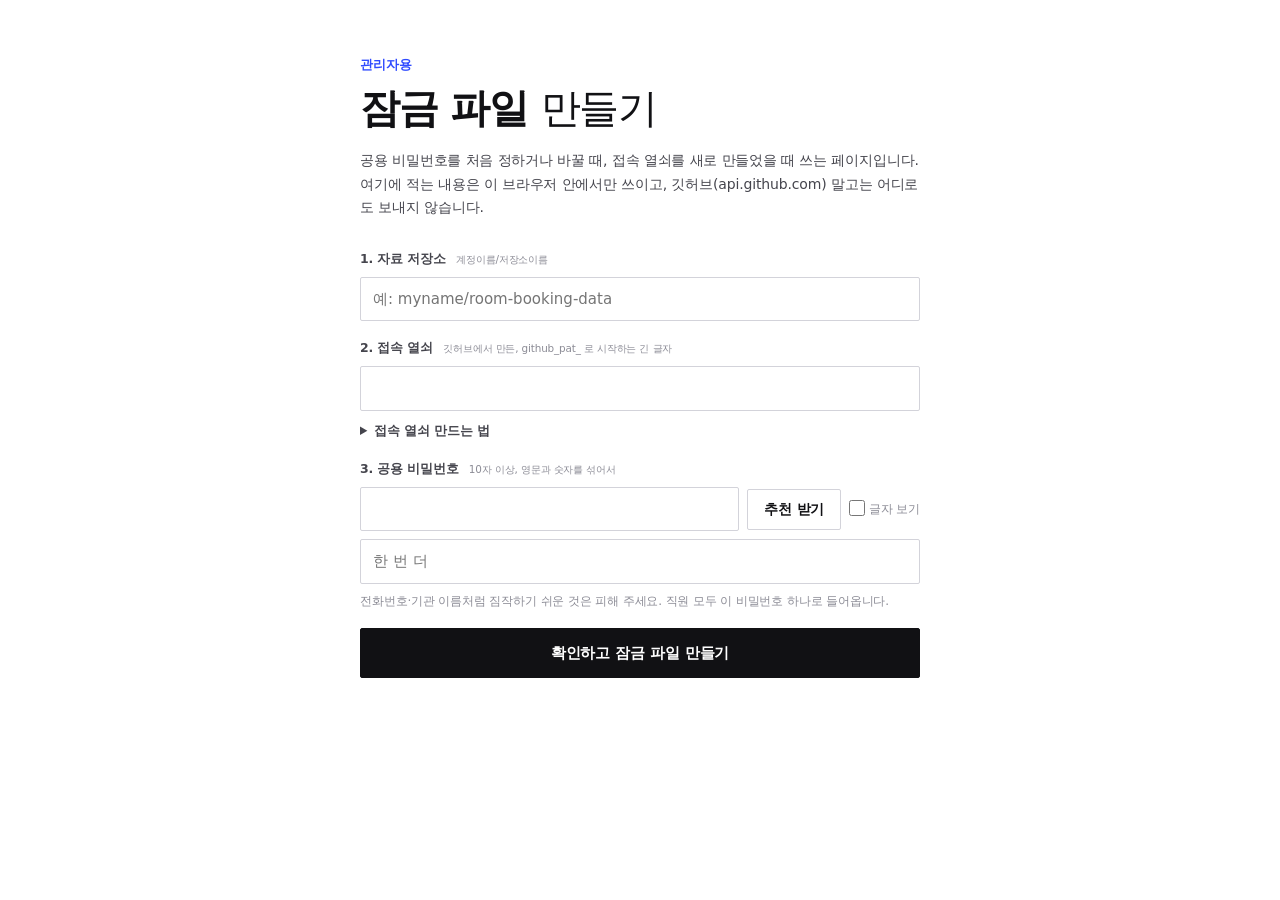
==== setup.html @ b9eac583 "Add files via upload" ====
<!doctype html>
<html lang="ko">
<head>
<meta charset="utf-8">
<meta name="viewport" content="width=device-width, initial-scale=1, viewport-fit=cover">
<meta name="robots" content="noindex, nofollow">
<meta http-equiv="Content-Security-Policy" content="default-src 'none'; script-src 'self'; style-src 'self'; img-src 'self' data:; connect-src 'self' https://api.github.com; base-uri 'none'; form-action 'none'">
<title>상담실 예약 · 관리자 설정</title>
<link rel="icon" href="icon.svg" type="image/svg+xml">
<link rel="stylesheet" href="style.css?v=1">
</head>
<body>
<section class="gate setup">
  <div class="gate-box wide">
    <p class="eyebrow">관리자용</p>
    <h1>잠금 파일 <span>만들기</span></h1>
    <p class="lead">공용 비밀번호를 처음 정하거나 바꿀 때, 접속 열쇠를 새로 만들었을 때 쓰는 페이지입니다. 여기에 적는 내용은 이 브라우저 안에서만 쓰이고, 깃허브(api.github.com) 말고는 어디로도 보내지 않습니다.</p>

    <form id="f" class="form" novalidate>
      <div class="field">
        <label class="lab" for="repo">1. 자료 저장소 <small>계정이름/저장소이름</small></label>
        <input id="repo" type="text" autocomplete="off" autocapitalize="off" spellcheck="false" placeholder="예: myname/room-booking-data">
      </div>
      <div class="field">
        <label class="lab" for="token">2. 접속 열쇠 <small>깃허브에서 만든, github_pat_ 로 시작하는 긴 글자</small></label>
        <input id="token" type="password" autocomplete="off" autocapitalize="off" spellcheck="false">
        <details class="how">
          <summary>접속 열쇠 만드는 법</summary>
          <ol>
            <li>깃허브에 로그인한 뒤 <a href="https://github.com/settings/personal-access-tokens/new" target="_blank" rel="noopener">새 열쇠 만들기 화면</a>을 엽니다. (Settings → Developer settings → Personal access tokens → Fine-grained tokens)</li>
            <li>Token name에 알아볼 이름(예: room-booking)을 적고, Expiration은 No expiration 또는 원하는 기간을 고릅니다.</li>
            <li>Repository access에서 Only select repositories를 고르고 <b>자료 저장소 하나만</b> 선택합니다.</li>
            <li>Permissions → Repository permissions → <b>Contents</b>를 <b>Read and write</b>로 바꿉니다.</li>
            <li>Generate token을 누르고, 나온 글자를 복사해 위 칸에 붙여 넣습니다. (이 글자는 그 화면에서 한 번만 보입니다)</li>
          </ol>
        </details>
      </div>
      <div class="field">
        <label class="lab" for="pw1">3. 공용 비밀번호 <small>10자 이상, 영문과 숫자를 섞어서</small></label>
        <div class="row">
          <input id="pw1" type="password" autocomplete="new-password" autocapitalize="off" spellcheck="false">
          <button id="suggest" class="btn" type="button">추천 받기</button>
          <label class="hint"><input id="show" type="checkbox"> 글자 보기</label>
        </div>
        <input id="pw2" type="password" autocomplete="new-password" autocapitalize="off" spellcheck="false" placeholder="한 번 더">
        <p class="hint">전화번호·기관 이름처럼 짐작하기 쉬운 것은 피해 주세요. 직원 모두 이 비밀번호 하나로 들어옵니다.</p>
      </div>
      <button id="make" class="btn primary wide" type="submit">확인하고 잠금 파일 만들기</button>
      <p id="msg" class="msg" role="alert"></p>
    </form>

    <div id="result" class="result" hidden>
      <h2>잠금 파일이 만들어졌습니다</h2>
      <ol>
        <li>아래 글자를 <b>복사</b>합니다.</li>
        <li>예약 페이지 저장소의 <b>lock.json</b> 파일을 열어, 안의 내용을 모두 지우고 붙여 넣은 뒤 <b>Commit changes</b>를 누릅니다.</li>
        <li>1~2분 뒤 예약 페이지에서 새 비밀번호로 들어갑니다. 비밀번호는 직원들에게 따로 알려 주세요. (이 페이지는 비밀번호를 저장하지 않습니다)</li>
      </ol>
      <textarea id="out" readonly rows="6" spellcheck="false"></textarea>
      <div class="actions">
        <button id="copy" class="btn primary" type="button">복사</button>
        <a id="gh" class="btn" target="_blank" rel="noopener" hidden>깃허브에서 lock.json 열기</a>
        <a class="btn" href="./">예약 페이지로</a>
      </div>
    </div>
  </div>
</section>

<script src="core.js?v=1"></script>
<script src="crypto.js?v=1"></script>
<script src="store.js?v=1"></script>
<script src="setup.js?v=1"></script>
</body>
</html>
---- style.css ----
/* 상담실 예약 — 흰 바탕, 가는 선, 굵기 대비, 코발트는 작은 표시에만 */
:root{
  --bg:#fff; --ink:#111114; --ink2:#45454D; --mute:#8C8C96; --line:#D3D3DA; --hair:#E9E9EE;
  --accent:#2F4BFF; --tint:#EEF1FF; --other:#B4B8C5; --otherbg:#F1F2F5; --free:#EFF0F3; --danger:#C0392B;
  --rh:44px; --tw:40px; --dw:150px;
  --font:"Noto Sans KR","Pretendard","Apple SD Gothic Neo","Malgun Gothic","맑은 고딕",system-ui,sans-serif;
}
*{box-sizing:border-box}
[hidden]{display:none!important}
html{height:100%}
body{margin:0;min-height:100%;background:var(--bg);color:var(--ink);font-family:var(--font);font-size:15px;line-height:1.5;
  letter-spacing:-.01em;-webkit-font-smoothing:antialiased;-webkit-text-size-adjust:100%}
body.modal{overflow:hidden}
button{font:inherit;color:inherit;background:none;border:0;padding:0;margin:0;cursor:pointer;letter-spacing:inherit;border-radius:0}
button:disabled{cursor:default}
:focus-visible{outline:2px solid var(--accent);outline-offset:1px}
h1,h2,h3,p{margin:0}

/* ---------- 버튼·입력 ---------- */
.btn{border:1px solid var(--line);padding:9px 16px;font-size:14px;font-weight:600;border-radius:2px;background:#fff;white-space:nowrap}
.btn:hover{border-color:var(--ink)}
.btn.primary{background:var(--ink);color:#fff;border-color:var(--ink)}
.btn.primary:hover{background:#000}
.btn.danger{color:var(--danger);border-color:#E3B9B3}
.btn.danger:hover{border-color:var(--danger)}
.btn.wide{width:100%;padding:13px 16px;font-size:15px}
.btn:disabled{opacity:.4}
.link{font-size:14px;font-weight:600;color:var(--ink2)}
.link:hover{color:var(--ink)}
select,input[type=date],input[type=text],input[type=number],input[type=password],textarea{
  font:inherit;color:var(--ink);background:#fff;border:1px solid var(--line);border-radius:2px;padding:8px 10px;min-width:0}
select:focus,input:focus,textarea:focus{outline:0;border-color:var(--ink)}
input[type=checkbox]{accent-color:var(--ink);width:16px;height:16px;margin:0;vertical-align:-3px}

/* ---------- 첫 화면(잠금·이름 고르기) ---------- */
.gate{min-height:100vh;min-height:100dvh;display:grid;place-items:center;padding:32px 24px}
.gate-box{width:min(340px,100%)}
.gate-box.wide{width:min(520px,100%)}
.eyebrow{font-size:12.5px;font-weight:800;color:var(--accent);margin-bottom:10px}
.gate h1{font-size:40px;font-weight:800;letter-spacing:-.03em;line-height:1.15;margin-bottom:38px}
.gate h1 span{font-weight:300}
.gate label.lab{display:block;font-size:12.5px;font-weight:700;color:var(--ink2)}
.gate input[type=password],.gate input[type=text]{width:100%;border:0;border-bottom:1.5px solid var(--ink);border-radius:0;padding:10px 0;font-size:18px}
.gate .check{display:flex;align-items:center;gap:8px;font-size:13.5px;color:var(--ink2);margin:18px 0 22px;cursor:pointer}
.msg{min-height:22px;font-size:13.5px;color:var(--danger);margin-top:12px}
.msg.info{color:var(--ink2)}
.fine{font-size:12.5px;color:var(--mute);margin-top:26px;line-height:1.6}
.fine a{color:var(--ink2)}
.names{display:grid;grid-template-columns:repeat(auto-fill,minmax(98px,1fr));gap:8px}
.names button{border:1px solid var(--line);padding:12px 6px;font-size:15px;font-weight:600;border-radius:2px}
.names button:hover{border-color:var(--ink)}
.names button.on{background:var(--ink);color:#fff;border-color:var(--ink)}
.addname{display:flex;gap:8px;align-items:flex-end;margin-top:8px}
.addname input{flex:1}

/* ---------- 머리 ---------- */
#app{min-height:100vh;min-height:100dvh;display:flex;flex-direction:column}
.top{min-height:76px;flex:none;display:flex;align-items:center;padding:0 36px;border-bottom:1px solid var(--line);position:sticky;top:0;background:#fff;z-index:20}
.brand{font-weight:800;font-size:15px;width:150px}
.period{display:flex;align-items:baseline;gap:8px;white-space:nowrap}
.period .y{font-weight:300;font-size:28px}
.period .m{font-weight:800;font-size:28px}
.nav{display:flex;align-items:center;gap:2px;margin-left:18px}
.nav .arrow{width:32px;height:32px;display:grid;place-items:center;font-size:20px;color:var(--ink2);line-height:1}
.nav .arrow:hover{color:var(--ink);background:var(--otherbg)}
.nav .today{margin-left:8px;font-size:13px;font-weight:600;border:1px solid var(--line);padding:5px 12px;border-radius:2px}
.nav .today:hover{border-color:var(--ink)}
.right{margin-left:auto;display:flex;align-items:center;gap:24px}
.views{display:flex;gap:16px;font-size:15px}
.views button{color:var(--mute);font-weight:500;padding:4px 2px 3px;border-bottom:2px solid transparent}
.views button.on{color:var(--ink);font-weight:800;border-bottom-color:var(--accent)}
.me{font-size:14px;font-weight:700;padding:6px 0 6px 24px;border-left:1px solid var(--line)}
.me::after{content:"";display:inline-block;width:6px;height:6px;border-right:1.5px solid var(--ink2);border-bottom:1.5px solid var(--ink2);transform:rotate(45deg) translateY(-3px);margin-left:9px}
.menu{position:fixed;right:28px;top:66px;background:#fff;border:1px solid var(--ink);min-width:170px;z-index:40;padding:6px 0}
.menu button{display:block;width:100%;text-align:left;padding:10px 16px;font-size:14px}
.menu button:hover{background:var(--otherbg)}
.bar{position:fixed;left:0;right:0;top:0;height:2px;z-index:60;background:linear-gradient(90deg,transparent 0,var(--accent) 50%,transparent 100%);background-size:45% 100%;background-repeat:no-repeat;animation:slide 1.1s linear infinite}
@keyframes slide{from{background-position:-45% 0}to{background-position:145% 0}}

main{flex:1;display:flex;min-height:0;min-width:0}

/* ---------- 월 달력 ---------- */
.cal{flex:1;display:flex;flex-direction:column;padding:18px 36px 14px;min-width:0}
.dow{display:grid;grid-template-columns:repeat(7,minmax(0,1fr));font-size:12px;color:var(--mute);font-weight:600;padding-bottom:8px;border-bottom:1.5px solid var(--ink)}
.dow span{padding-left:10px}
.dow .sun{color:var(--danger)}
.weeks{flex:1;display:grid;grid-auto-rows:minmax(108px,1fr)}
.week{display:grid;grid-template-columns:repeat(7,minmax(0,1fr));border-bottom:1px solid var(--hair)}
.day{display:flex;flex-direction:column;align-items:stretch;justify-content:flex-start;text-align:left;padding:8px 10px 6px;border-left:1px solid var(--hair);min-width:0;position:relative}
.day:first-child{border-left:0}
.day:hover{background:#FAFAFC}
.day .num{font-size:14px;font-weight:600;line-height:1.1}
.day.out .num{color:#C9C9D0;font-weight:400}
.day.sun .num{color:var(--danger)}
.day.out.sun .num{color:#E7C4BF}
.day.today .num{color:var(--accent);font-weight:800}
.day.today .num::after{content:"오늘";font-size:10.5px;font-weight:700;margin-left:6px}
.day.sel,.day.sel:hover{background:var(--tint)}
.day.sel::before{content:"";position:absolute;left:0;right:0;top:-1px;height:2px;background:var(--accent)}
.day .rest{font-size:11px;color:#C9C9D0;margin-top:10px}
.mine-count{position:absolute;right:10px;top:8px;font-size:10.5px;color:var(--accent);font-weight:700;line-height:1.3}
.strips{margin-top:9px;display:grid;gap:3px}
.day.past .strips{opacity:.5}
.strip{display:grid;grid-template-columns:14px minmax(0,1fr);align-items:center}
.strip em{font-style:normal;font-size:9.5px;color:var(--mute);font-weight:600;line-height:1}
.track{display:grid;gap:1px;height:8px}
.track u{background:var(--free);text-decoration:none}
.track u.o{background:var(--other)}
.track u.m{background:var(--accent)}
.track u.x{background:transparent}
.legend{display:flex;flex-wrap:wrap;gap:6px 20px;font-size:12px;color:var(--ink2);padding-top:10px;align-items:center}
.legend i{display:inline-block;width:18px;height:8px;margin-right:7px;vertical-align:middle}
.legend .mi{background:var(--accent)} .legend .ot{background:var(--other)} .legend .fr{background:var(--free)}
.legend .ob{background:var(--otherbg);outline:1px solid var(--line)}

/* ---------- 하루 시간표 (오른쪽 창·주간 보기 공통) ---------- */
.side{width:408px;flex:none;border-left:1px solid var(--line);padding:22px 30px 24px 28px;--rh:40px}
.side h2{font-size:24px;font-weight:800;letter-spacing:-.02em}
.side h2 span{font-weight:300;margin-left:6px}
.side .sum{font-size:13px;color:var(--ink2);margin:6px 0 14px;min-height:20px}
.side .sum b{color:var(--accent)}
.note{font-size:12px;color:var(--mute);margin-top:14px;line-height:1.65}
.tt{display:grid;font-size:12px}
.tt .h{font-weight:700;font-size:12px;padding:0 0 8px 6px;border-bottom:1.5px solid var(--ink);white-space:nowrap;overflow:hidden;text-overflow:ellipsis}
.tt .h.corner{border-bottom-color:transparent}
.tt .tm{color:var(--mute);font-size:11.5px;text-align:right;padding:4px 8px 0 0;font-variant-numeric:tabular-nums}
.tt .c{border-bottom:1px solid var(--hair);border-left:1px solid var(--hair);position:relative;min-width:0}
.tt button.c:hover{background:var(--tint)}
.tt button.c::after{content:"+";position:absolute;inset:0;display:grid;place-items:center;color:var(--accent);font-size:16px;font-weight:600;opacity:0}
.tt button.c:hover::after,.tt button.c:focus-visible::after{opacity:1}
.tt .c.past{background:repeating-linear-gradient(135deg,transparent 0 5px,#F3F3F6 5px 6px)}
.tt .c.closed,.tt .c.far{background:repeating-linear-gradient(135deg,transparent 0 5px,#EAEAEF 5px 6px)}
.bk{margin:2px;z-index:1;background:var(--otherbg);padding:4px 6px;line-height:1.25;overflow:hidden;min-width:0;
  display:flex;flex-direction:column;align-items:flex-start;justify-content:flex-start;text-align:left}
.bk:hover{outline:1px solid var(--ink)}
.bk b{font-size:12.5px;font-weight:700;white-space:nowrap}
.bk small{font-size:10.5px;color:var(--ink2);white-space:nowrap}
.bk.m{background:var(--accent);color:#fff}
.bk.m small{color:#DCE1FF}
.bk.past{opacity:.5}

/* ---------- 주간 보기 ---------- */
.weekview{flex:1;padding:14px 36px 14px;min-width:0;overflow-x:auto;--rh:46px}
.wk{display:grid}
.wk .dh{padding:0 0 6px 8px;border-bottom:1.5px solid var(--ink);display:flex;align-items:baseline;gap:6px;text-align:left}
.wk .dh b{font-size:22px;font-weight:800}
.wk .dh span{font-size:13px;color:var(--ink2)}
.wk .dh.today b,.wk .dh.today span{color:var(--accent)}
.wk .corner{border-bottom-color:transparent;position:sticky;left:0;background:#fff;z-index:3}
.lanes{display:grid;font-size:10.5px;color:var(--mute);font-weight:600;border-left:1px solid var(--line);padding:5px 0 4px}
.lanes span{padding-left:5px;white-space:nowrap;overflow:hidden}
.times{display:grid;position:sticky;left:0;background:#fff;z-index:3}
.times span{font-size:11.5px;color:var(--mute);text-align:right;padding-right:8px;font-variant-numeric:tabular-nums;transform:translateY(-8px)}
.times span:first-child{transform:none}
.col{border-left:1px solid var(--line);min-width:0}
.col.today{background:#FAFBFF}
.col .tt .c{border-left-color:#F1F1F5}
.col .tt .c.first{border-left:0}
.col .bk{padding:3px 4px}
.col .bk b{font-size:11.5px}
.col .bk small{font-size:10px}

/* ---------- 창(대화상자) ---------- */
.dlg-back{position:fixed;inset:0;background:rgba(17,17,20,.34);display:grid;place-items:center;z-index:50;padding:20px}
.dlg{background:#fff;width:min(460px,100%);max-height:calc(100vh - 40px);max-height:calc(100dvh - 40px);overflow:auto;border:1px solid var(--ink);padding:24px 28px 26px}
.dlg.wide{width:min(700px,100%)}
.dlg-head{display:flex;align-items:flex-start;justify-content:space-between;gap:16px;margin-bottom:20px}
.dlg-head h3{font-size:22px;font-weight:800;letter-spacing:-.02em;line-height:1.3}
.dlg-head h3 span{font-weight:300;margin-left:6px}
.dlg-head .x{font-size:26px;line-height:1;color:var(--ink2);width:32px;height:32px;margin:-2px -8px 0 0}
.dlg-head .x:hover{color:var(--ink)}
.form{display:grid;gap:18px}
.field{display:grid;gap:8px;min-width:0}
.lab{font-size:12.5px;font-weight:700;color:var(--ink2)}
.lab small{font-weight:400;color:var(--mute);margin-left:6px}
.row{display:flex;align-items:center;gap:8px;flex-wrap:wrap}
.seg{display:flex;flex-wrap:wrap;gap:6px}
.seg button{border:1px solid var(--line);padding:8px 13px;font-size:14px;border-radius:2px}
.seg button:hover{border-color:var(--ink)}
.seg button.on{background:var(--ink);color:#fff;border-color:var(--ink);font-weight:600}
.hourbar{display:grid;gap:2px}
.hourbar button{height:36px;font-size:11.5px;background:var(--free);color:var(--ink2);font-variant-numeric:tabular-nums}
.hourbar button:hover:not(:disabled){outline:1px solid var(--ink)}
.hourbar .t{background:var(--other);color:#fff}
.hourbar .s{background:var(--accent);color:#fff;font-weight:700}
.hourbar .x{background:repeating-linear-gradient(135deg,transparent 0 5px,#EAEAEF 5px 6px);color:#BEBEC6}
.hint{font-size:12px;color:var(--mute)}
.actions{display:flex;justify-content:flex-end;gap:8px;flex-wrap:wrap;margin-top:6px}
.actions .left{margin-right:auto}
.facts{display:grid;grid-template-columns:72px 1fr;gap:10px 0;font-size:15px;margin-bottom:22px}
.facts dt{font-size:12.5px;font-weight:700;color:var(--ink2);padding-top:2px}
.facts dd{margin:0;font-weight:600}
.list{display:grid}
.list button{display:grid;grid-template-columns:118px 92px 1fr auto;gap:8px;align-items:baseline;text-align:left;padding:11px 2px;border-bottom:1px solid var(--hair);font-size:14.5px}
.list button:hover{background:#FAFAFC}
.list button b{font-weight:700}
.list button small{color:var(--mute);font-size:12.5px}
.empty{color:var(--mute);font-size:14px;padding:18px 0}
.sec{border-top:1px solid var(--line);padding-top:18px;margin-top:4px;display:grid;gap:10px}
.sec h4{margin:0;font-size:15px;font-weight:800}
.sec .rowline{display:flex;align-items:center;gap:8px;flex-wrap:wrap}
.sec .rowline input[type=text]{width:130px}
.sec .rowline input.short{width:52px;text-align:center}
.sec .rowline input[type=number]{width:70px}
.sec .rowline label{font-size:13px;color:var(--ink2);display:flex;align-items:center;gap:5px}
.sec .del{font-size:12.5px;color:var(--mute);margin-left:auto}
.sec .del:hover{color:var(--danger)}
.toast{position:fixed;left:50%;bottom:28px;transform:translateX(-50%);background:var(--ink);color:#fff;padding:11px 18px;font-size:14px;border-radius:2px;z-index:70;max-width:calc(100vw - 32px);text-align:center}
.toast.bad{background:var(--danger)}

/* ---------- 관리자 설정 페이지 ---------- */
a.btn{text-decoration:none;display:inline-block;color:var(--ink)}
a.link{text-decoration:none}
.setup{place-items:start center;padding-top:56px;padding-bottom:64px}
.setup .gate-box.wide{width:min(560px,100%)}
.setup h1{margin-bottom:18px}
.lead{font-size:14px;color:var(--ink2);line-height:1.7;margin-bottom:30px}
.setup input[type=text],.setup input[type=password]{border:1px solid var(--line);border-radius:2px;padding:10px 12px;font-size:15px;width:100%}
.setup .row input[type=password],.setup .row input[type=text]{flex:1;width:auto}
.how{font-size:13px;color:var(--ink2)}
.how summary{cursor:pointer;font-weight:600;padding:2px 0}
.how ol,.result ol{margin:10px 0 0;padding-left:20px;display:grid;gap:6px;line-height:1.6}
.how a{color:var(--accent)}
.result{border-top:1.5px solid var(--ink);margin-top:34px;padding-top:24px}
.result h2{font-size:20px;font-weight:800;margin-bottom:6px}
.result ol{font-size:14px;margin-bottom:16px}
.result textarea{width:100%;font-family:Consolas,Menlo,monospace;font-size:12px;line-height:1.5;word-break:break-all;resize:vertical}
.result .actions{justify-content:flex-start}

/* ---------- 좁은 화면 ---------- */
@media (max-width:1180px){
  .top{padding:0 20px}.brand{width:112px}.cal{padding:14px 20px 12px}.side{width:360px;padding:20px 20px 24px 20px}.weekview{padding:12px 20px}
  .menu{right:14px}
}
@media (max-width:900px){
  .top{display:grid;grid-template-columns:minmax(0,1fr) auto;grid-template-areas:"brand right" "period nav";align-items:center;row-gap:6px;padding:10px 14px 8px;min-height:0}
  .brand{grid-area:brand;width:auto;font-size:14px;white-space:nowrap}
  .right{grid-area:right;margin-left:0;gap:16px}
  .me{padding-left:16px}
  .period{grid-area:period;min-width:0}
  .period .y,.period .m{font-size:21px}
  .nav{grid-area:nav;margin-left:0}
  .menu{top:44px;right:10px}
  main[data-view=month]{flex-direction:column}
  .cal{padding:8px 6px 6px;flex:none}
  .dow span{padding-left:5px}
  .weeks{grid-auto-rows:minmax(62px,auto)}
  .day{padding:6px 4px 6px}
  .day .num{font-size:13px}
  .day.today .num::after{content:"";display:inline-block;width:5px;height:5px;border-radius:50%;background:var(--accent);margin-left:4px;vertical-align:2px}
  .day .rest{display:none}
  .mine-count{display:none}
  .strips{margin-top:6px;gap:2px}
  .strip{grid-template-columns:minmax(0,1fr)}
  .strip em{display:none}
  .track{height:5px;gap:0}
  .legend{padding:8px 8px 0;font-size:11.5px;gap:4px 14px}
  .legend .long{display:none}
  .side{width:auto;border-left:0;border-top:1px solid var(--line);padding:18px 14px 30px;margin-top:10px}
  .weekview{padding:10px 0 12px 0}
  .weekview .legend{padding-left:14px}
  .wk{--dw:168px}
  .dlg-back{place-items:end center;padding:0}
  .dlg{width:100%;max-height:90vh;max-height:90dvh;border-width:1px 0 0;padding:20px 18px 26px}
  .dlg.wide{width:100%}
  .list button{grid-template-columns:104px 80px 1fr}
  .list button small{display:none}
  .gate h1{font-size:34px}
}
@media (max-width:480px){
  .period.long .y{display:none}
  .right{gap:12px}
  .views{gap:12px}
  .nav .today{margin-left:4px;padding:5px 10px}
}
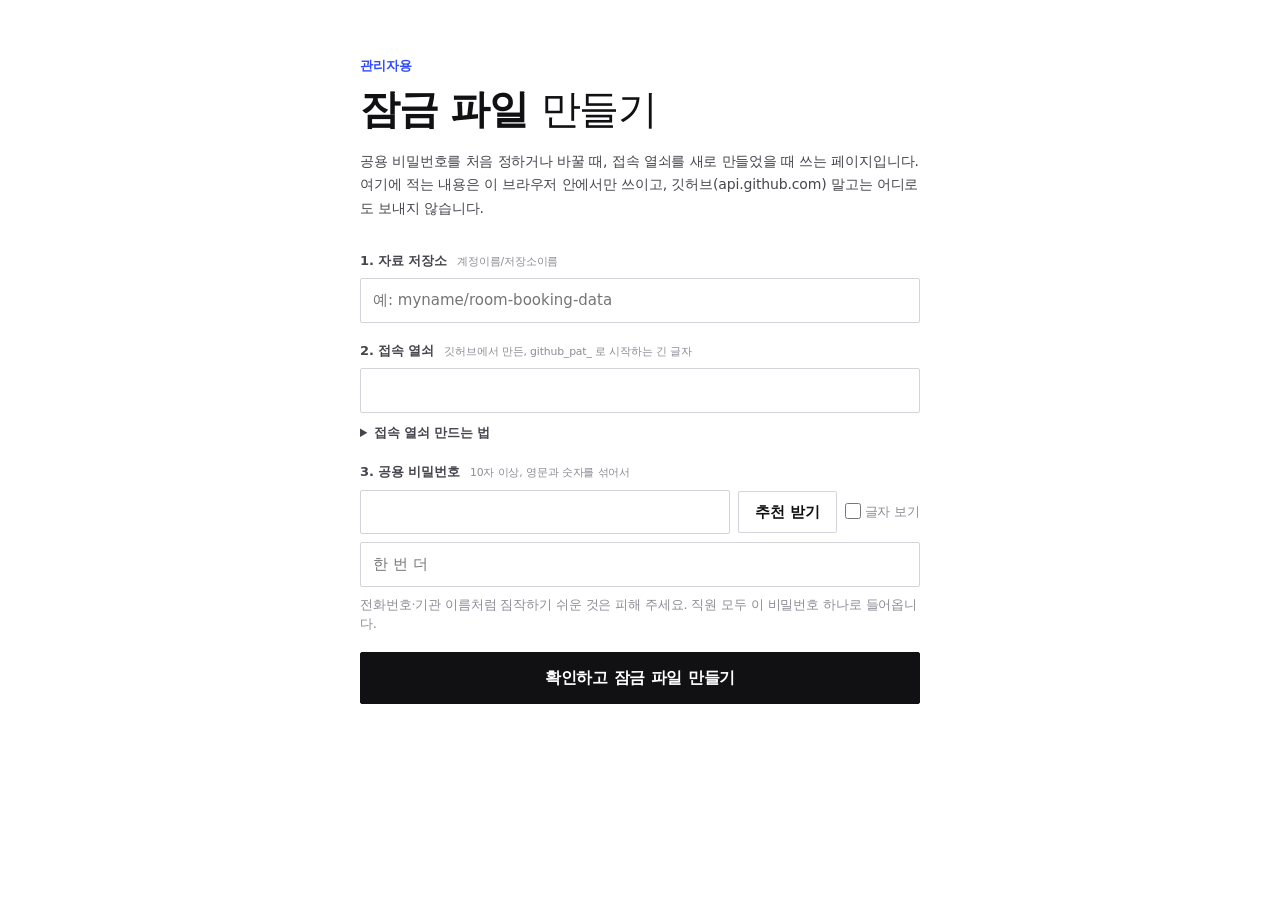
==== commit eaf97981: "Add files via upload" ====
--- a/setup.html
+++ b/setup.html
@@ -7,7 +7,7 @@
 <meta http-equiv="Content-Security-Policy" content="default-src 'none'; script-src 'self'; style-src 'self'; img-src 'self' data:; connect-src 'self' https://api.github.com; base-uri 'none'; form-action 'none'">
 <title>상담실 예약 · 관리자 설정</title>
 <link rel="icon" href="icon.svg" type="image/svg+xml">
-<link rel="stylesheet" href="style.css?v=1">
+<link rel="stylesheet" href="style.css?v=3">
 </head>
 <body>
 <section class="gate setup">
@@ -54,7 +54,7 @@
       <ol>
         <li>아래 글자를 <b>복사</b>합니다.</li>
         <li>예약 페이지 저장소의 <b>lock.json</b> 파일을 열어, 안의 내용을 모두 지우고 붙여 넣은 뒤 <b>Commit changes</b>를 누릅니다.</li>
-        <li>1~2분 뒤 예약 페이지에서 새 비밀번호로 들어갑니다. 비밀번호는 직원들에게 따로 알려 주세요. (이 페이지는 비밀번호를 저장하지 않습니다)</li>
+        <li>1~2분 뒤 예약 페이지에서 새 비밀번호로 들어갑니다. 비밀번호는 직원들에게 따로 알려 주세요. 아직 적어 두지 않았다면 위 3번 칸의 '글자 보기'를 눌러 확인하세요. (이 페이지를 닫으면 다시 볼 수 없습니다)</li>
       </ol>
       <textarea id="out" readonly rows="6" spellcheck="false"></textarea>
       <div class="actions">
@@ -66,9 +66,9 @@
   </div>
 </section>
 
-<script src="core.js?v=1"></script>
-<script src="crypto.js?v=1"></script>
-<script src="store.js?v=1"></script>
-<script src="setup.js?v=1"></script>
+<script src="core.js?v=3"></script>
+<script src="crypto.js?v=3"></script>
+<script src="store.js?v=3"></script>
+<script src="setup.js?v=3"></script>
 </body>
 </html>
--- a/style.css
+++ b/style.css
@@ -1,10 +1,21 @@
-/* 상담실 예약 — 흰 바탕, 가는 선, 굵기 대비, 코발트는 작은 표시에만 */
+/* 상담실 예약 — 흰 바탕, 가는 선, 굵기 대비. 색은 방을 구분하는 데만 쓴다. */
 :root{
   --bg:#fff; --ink:#111114; --ink2:#45454D; --mute:#8C8C96; --line:#D3D3DA; --hair:#E9E9EE;
-  --accent:#2F4BFF; --tint:#EEF1FF; --other:#B4B8C5; --otherbg:#F1F2F5; --free:#EFF0F3; --danger:#C0392B;
-  --rh:44px; --tw:40px; --dw:150px;
+  --accent:#2F4BFF; --tint:#EEF1FF; --otherbg:#F1F2F5; --free:#EFF0F3; --danger:#C0392B; --now:#E5484D;
+  --rh:44px; --tw:44px;
   --font:"Noto Sans KR","Pretendard","Apple SD Gothic Neo","Malgun Gothic","맑은 고딕",system-ui,sans-serif;
 }
+/* 방 색: --c 표시(점·띠), --s 흰 글씨를 얹는 진한 바탕(내 예약), --t 연한 바탕(다른 사람), --d 연한 바탕 위 글씨 */
+/* 파랑은 '내 예약'에만 쓰려고 방 색에서는 맨 뒤로 뺐다 */
+.k0{--c:#0E9F6E;--s:#0A7F58;--t:#DDF4EC;--d:#08704D}
+.k1{--c:#F07F1B;--s:#C2570A;--t:#FDEBD9;--d:#A14C09}
+.k2{--c:#8E59F0;--s:#7B47E6;--t:#EEE6FD;--d:#6235C9}
+.k3{--c:#E0458B;--s:#C2306F;--t:#FCE4EF;--d:#A8215F}
+.k4{--c:#0B93A8;--s:#087587;--t:#DAF1F5;--d:#086778}
+.k5{--c:#9A6B3F;--s:#7E5630;--t:#F2E9DF;--d:#6F4A27}
+.k6{--c:#5B6475;--s:#5B6475;--t:#E8EAEE;--d:#3C4352}
+.k7{--c:#3B82C4;--s:#2A6CA8;--t:#E1EEF9;--d:#1F5486}
+
 *{box-sizing:border-box}
 [hidden]{display:none!important}
 html{height:100%}
@@ -14,21 +25,22 @@
 button{font:inherit;color:inherit;background:none;border:0;padding:0;margin:0;cursor:pointer;letter-spacing:inherit;border-radius:0}
 button:disabled{cursor:default}
 :focus-visible{outline:2px solid var(--accent);outline-offset:1px}
-h1,h2,h3,p{margin:0}
+h1,h2,h3,h4,p{margin:0}
+.dot{width:10px;height:10px;background:var(--c);flex:none;display:inline-block}
+.hint{font-size:13px;color:var(--mute)}
 
 /* ---------- 버튼·입력 ---------- */
-.btn{border:1px solid var(--line);padding:9px 16px;font-size:14px;font-weight:600;border-radius:2px;background:#fff;white-space:nowrap}
+.btn{border:1px solid var(--line);padding:9px 16px;font-size:15px;font-weight:600;border-radius:2px;background:#fff;white-space:nowrap}
 .btn:hover{border-color:var(--ink)}
 .btn.primary{background:var(--ink);color:#fff;border-color:var(--ink)}
 .btn.primary:hover{background:#000}
 .btn.danger{color:var(--danger);border-color:#E3B9B3}
 .btn.danger:hover{border-color:var(--danger)}
-.btn.wide{width:100%;padding:13px 16px;font-size:15px}
+.btn.wide{width:100%;padding:13px 16px;font-size:16px}
 .btn:disabled{opacity:.4}
-.link{font-size:14px;font-weight:600;color:var(--ink2)}
-.link:hover{color:var(--ink)}
+a.btn{text-decoration:none;display:inline-block;color:var(--ink)}
 select,input[type=date],input[type=text],input[type=number],input[type=password],textarea{
-  font:inherit;color:var(--ink);background:#fff;border:1px solid var(--line);border-radius:2px;padding:8px 10px;min-width:0}
+  font:inherit;font-size:15.5px;color:var(--ink);background:#fff;border:1px solid var(--line);border-radius:2px;padding:8px 10px;min-width:0}
 select:focus,input:focus,textarea:focus{outline:0;border-color:var(--ink)}
 input[type=checkbox]{accent-color:var(--ink);width:16px;height:16px;margin:0;vertical-align:-3px}
 
@@ -36,18 +48,18 @@
 .gate{min-height:100vh;min-height:100dvh;display:grid;place-items:center;padding:32px 24px}
 .gate-box{width:min(340px,100%)}
 .gate-box.wide{width:min(520px,100%)}
-.eyebrow{font-size:12.5px;font-weight:800;color:var(--accent);margin-bottom:10px}
+.eyebrow{font-size:13px;font-weight:800;color:var(--accent);margin-bottom:10px}
 .gate h1{font-size:40px;font-weight:800;letter-spacing:-.03em;line-height:1.15;margin-bottom:38px}
 .gate h1 span{font-weight:300}
-.gate label.lab{display:block;font-size:12.5px;font-weight:700;color:var(--ink2)}
+.gate label.lab{display:block;font-size:13px;font-weight:700;color:var(--ink2)}
 .gate input[type=password],.gate input[type=text]{width:100%;border:0;border-bottom:1.5px solid var(--ink);border-radius:0;padding:10px 0;font-size:18px}
-.gate .check{display:flex;align-items:center;gap:8px;font-size:13.5px;color:var(--ink2);margin:18px 0 22px;cursor:pointer}
-.msg{min-height:22px;font-size:13.5px;color:var(--danger);margin-top:12px}
+.gate .check{display:flex;align-items:center;gap:8px;font-size:14px;color:var(--ink2);margin:18px 0 22px;cursor:pointer}
+.msg{min-height:22px;font-size:14px;color:var(--danger);margin-top:12px}
 .msg.info{color:var(--ink2)}
-.fine{font-size:12.5px;color:var(--mute);margin-top:26px;line-height:1.6}
+.fine{font-size:13px;color:var(--mute);margin-top:26px;line-height:1.6}
 .fine a{color:var(--ink2)}
 .names{display:grid;grid-template-columns:repeat(auto-fill,minmax(98px,1fr));gap:8px}
-.names button{border:1px solid var(--line);padding:12px 6px;font-size:15px;font-weight:600;border-radius:2px}
+.names button{border:1px solid var(--line);padding:13px 6px;font-size:16px;font-weight:600;border-radius:2px}
 .names button:hover{border-color:var(--ink)}
 .names button.on{background:var(--ink);color:#fff;border-color:var(--ink)}
 .addname{display:flex;gap:8px;align-items:flex-end;margin-top:8px}
@@ -55,115 +67,191 @@
 
 /* ---------- 머리 ---------- */
 #app{min-height:100vh;min-height:100dvh;display:flex;flex-direction:column}
-.top{min-height:76px;flex:none;display:flex;align-items:center;padding:0 36px;border-bottom:1px solid var(--line);position:sticky;top:0;background:#fff;z-index:20}
-.brand{font-weight:800;font-size:15px;width:150px}
+.top{min-height:70px;flex:none;display:flex;align-items:center;padding:0 28px;border-bottom:1px solid var(--line);position:sticky;top:0;background:#fff;z-index:20}
+.brand{font-weight:800;font-size:16px;width:132px;white-space:nowrap}
 .period{display:flex;align-items:baseline;gap:8px;white-space:nowrap}
 .period .y{font-weight:300;font-size:28px}
 .period .m{font-weight:800;font-size:28px}
-.nav{display:flex;align-items:center;gap:2px;margin-left:18px}
-.nav .arrow{width:32px;height:32px;display:grid;place-items:center;font-size:20px;color:var(--ink2);line-height:1}
-.nav .arrow:hover{color:var(--ink);background:var(--otherbg)}
-.nav .today{margin-left:8px;font-size:13px;font-weight:600;border:1px solid var(--line);padding:5px 12px;border-radius:2px}
+.nav{display:flex;align-items:center;gap:2px;margin-left:16px}
+.arrow{width:34px;height:34px;display:grid;place-items:center;font-size:22px;color:var(--ink2);line-height:1}
+.arrow:hover{color:var(--ink);background:var(--otherbg)}
+.nav .today{margin-left:6px;font-size:14px;font-weight:700;border:1px solid var(--line);padding:6px 14px;border-radius:2px}
 .nav .today:hover{border-color:var(--ink)}
-.right{margin-left:auto;display:flex;align-items:center;gap:24px}
-.views{display:flex;gap:16px;font-size:15px}
-.views button{color:var(--mute);font-weight:500;padding:4px 2px 3px;border-bottom:2px solid transparent}
+.right{margin-left:auto;display:flex;align-items:center;gap:20px}
+.views{display:flex;gap:16px;font-size:16px}
+.views button{color:var(--mute);font-weight:500;padding:4px 3px 3px;border-bottom:2px solid transparent}
 .views button.on{color:var(--ink);font-weight:800;border-bottom-color:var(--accent)}
-.me{font-size:14px;font-weight:700;padding:6px 0 6px 24px;border-left:1px solid var(--line)}
+.add{background:var(--ink);color:#fff;font-size:15px;font-weight:700;padding:9px 18px;border-radius:2px;white-space:nowrap}
+.add:hover{background:#000}
+.add .long{margin-left:2px}
+.me{font-size:15px;font-weight:700;padding:6px 0 6px 20px;border-left:1px solid var(--line);white-space:nowrap}
 .me::after{content:"";display:inline-block;width:6px;height:6px;border-right:1.5px solid var(--ink2);border-bottom:1.5px solid var(--ink2);transform:rotate(45deg) translateY(-3px);margin-left:9px}
-.menu{position:fixed;right:28px;top:66px;background:#fff;border:1px solid var(--ink);min-width:170px;z-index:40;padding:6px 0}
-.menu button{display:block;width:100%;text-align:left;padding:10px 16px;font-size:14px}
+.menu{position:fixed;right:20px;top:62px;background:#fff;border:1px solid var(--ink);min-width:170px;z-index:40;padding:6px 0}
+.menu button{display:block;width:100%;text-align:left;padding:11px 16px;font-size:15px}
 .menu button:hover{background:var(--otherbg)}
 .bar{position:fixed;left:0;right:0;top:0;height:2px;z-index:60;background:linear-gradient(90deg,transparent 0,var(--accent) 50%,transparent 100%);background-size:45% 100%;background-repeat:no-repeat;animation:slide 1.1s linear infinite}
 @keyframes slide{from{background-position:-45% 0}to{background-position:145% 0}}
 
 main{flex:1;display:flex;min-height:0;min-width:0}
 
-/* ---------- 월 달력 ---------- */
-.cal{flex:1;display:flex;flex-direction:column;padding:18px 36px 14px;min-width:0}
-.dow{display:grid;grid-template-columns:repeat(7,minmax(0,1fr));font-size:12px;color:var(--mute);font-weight:600;padding-bottom:8px;border-bottom:1.5px solid var(--ink)}
-.dow span{padding-left:10px}
+/* ---------- 지금 빈 방·내 다음 예약 한 줄 ---------- */
+.strip{display:flex;align-items:center;gap:8px;font-size:14px;padding:10px 0 12px;flex-wrap:wrap}
+.strip .k{font-weight:800;margin-right:2px;white-space:nowrap}
+.strip .sep{width:1px;height:16px;background:var(--line);margin:0 10px}
+.chip{display:inline-flex;align-items:center;gap:6px;border:1px solid var(--line);padding:4px 11px 4px 9px;border-radius:2px;font-weight:600;font-size:14px;white-space:nowrap}
+button.chip:hover{border-color:var(--ink)}
+
+/* ---------- 왼쪽 칸 (주 화면) ---------- */
+.left{width:240px;flex:none;border-right:1px solid var(--line);padding:18px 18px 20px 28px}
+.mtitle{display:flex;align-items:center;justify-content:space-between;margin-bottom:6px}
+.mtitle b{font-size:16px;font-weight:800}
+.mtitle em{font-style:normal;color:var(--mute);font-weight:400;margin-left:6px;font-size:13px}
+.mtitle .arrow{width:26px;height:26px;font-size:18px;display:inline-grid}
+.mini{display:grid;grid-template-columns:repeat(7,minmax(0,1fr));font-size:13px;text-align:center;row-gap:2px}
+.mini .hd{color:var(--mute);font-weight:700;font-size:11.5px;height:24px;display:grid;place-items:center}
+.mini .hd.s{color:var(--danger)}
+.mini button{height:29px;display:grid;place-items:center;position:relative;font-variant-numeric:tabular-nums}
+.mini button:hover{background:var(--otherbg)}
+.mini .s{color:var(--danger)}
+.mini .o{color:#C9C9D0}
+.mini .o.s{color:#E7C4BF}
+.mini .inwk{background:#F1F2F5}
+.mini .cur{box-shadow:inset 0 0 0 1.5px var(--ink)}
+.mini .td,.mini .td:hover{background:var(--accent);color:#fff;font-weight:800}
+.mini .has::after{content:"";position:absolute;bottom:3px;left:50%;width:4px;height:4px;margin-left:-2px;background:var(--mute);border-radius:50%}
+.mini .mine::after{background:var(--accent);width:5px;height:5px;margin-left:-2.5px}
+.mini .td.has::after{background:#fff}
+.left h4{margin:22px 0 6px;font-size:14px;font-weight:800;display:flex;align-items:baseline;gap:8px}
+.left h4 small{font-weight:400;color:var(--mute);font-size:12.5px}
+.left h4 .more{margin-left:auto;font-size:12.5px;font-weight:600;color:var(--ink2);padding:0}
+.left h4 .more:hover{color:var(--ink)}
+.nowl,.myl{display:grid;gap:1px}
+.nowl > *,.myl > *{display:flex;align-items:center;gap:8px;font-size:14px;padding:5px 4px 5px 0;text-align:left;width:100%;min-width:0}
+.nowl button:hover,.myl button:hover{background:var(--otherbg)}
+.nowl b{font-weight:700;white-space:nowrap}
+.nowl small{margin-left:auto;font-size:12.5px;color:var(--ink2);white-space:nowrap}
+.nowl .busy b{color:var(--mute);font-weight:500}
+.nowl .busy .dot{opacity:.35}
+.nowl .busy small{color:var(--mute)}
+.myl > button{display:grid;grid-template-columns:10px minmax(0,1fr);gap:1px 8px;align-items:center;padding:6px 4px 6px 0}
+.myl b{font-weight:700;white-space:nowrap}
+.myl span{grid-column:2;color:var(--ink2);font-size:13px;white-space:nowrap;overflow:hidden;text-overflow:ellipsis}
+
+/* ---------- 하루 시간표 (주 화면의 하루 칸·월 화면의 오른쪽 창 공통) ---------- */
+.tt{display:grid;font-size:13px}
+.tt .h{font-weight:800;font-size:13.5px;padding:0 0 7px 8px;border-bottom:2px solid var(--c);white-space:nowrap;overflow:hidden;text-overflow:ellipsis}
+.tt .h.corner{border-bottom-color:transparent}
+.tt .tm{color:var(--ink2);font-size:13px;text-align:right;padding:3px 8px 0 0;font-variant-numeric:tabular-nums}
+.tt .c{border-bottom:1px solid var(--hair);border-left:1px solid var(--hair);position:relative;min-width:0}
+.tt button.c::after{content:"+";position:absolute;inset:0;display:grid;place-items:center;color:var(--accent);font-size:18px;font-weight:600;opacity:0}
+.tt button.c:hover{background:var(--tint)}
+.tt button.c:hover::after,.tt button.c:focus-visible::after{opacity:1}
+.tt .c.pick,.tt button.c.pick:hover{background:#D9E0FF}
+.tt .c.pick::after{opacity:0!important}
+.tt .c.past{background:repeating-linear-gradient(135deg,transparent 0 5px,#F1F1F4 5px 6px)}
+.tt .c.closed,.tt .c.far{background:repeating-linear-gradient(135deg,transparent 0 5px,#E9E9EE 5px 6px)}
+.ev{margin:2px 3px;z-index:1;background:var(--t);color:var(--d);border-left:3px solid var(--c);padding:4px 7px;line-height:1.25;overflow:hidden;min-width:0;
+  display:flex;flex-direction:column;align-items:flex-start;justify-content:flex-start;text-align:left}
+.ev:hover{outline:1.5px solid var(--d);outline-offset:-1px}
+.ev b{font-size:14px;font-weight:800;white-space:nowrap}
+.ev small{font-size:11.5px;white-space:nowrap;opacity:.92}
+.ev.m{background:var(--accent);color:#fff;border-left-color:var(--accent)}
+.ev.m:hover{outline-color:var(--ink)}
+.ev.old{opacity:.5}
+.nowline{position:relative;height:0;align-self:start;border-top:2px solid var(--now);z-index:3;pointer-events:none}
+.nowline::before{content:"";position:absolute;left:-4px;top:-5px;width:8px;height:8px;border-radius:50%;background:var(--now)}
+
+/* ---------- 주 화면 ---------- */
+.weekview{flex:1;padding:12px 24px 14px 6px;min-width:0}
+.weekview .strip{display:none;padding-left:22px}
+.daytabs{display:none}
+.wk{display:grid;grid-template-columns:var(--tw) repeat(var(--days,6),minmax(0,1fr));--rh:clamp(40px,calc((100vh - 206px) / var(--n,12)),60px)}
+.wk .dh{padding:0 0 4px 8px;display:flex;align-items:baseline;gap:6px;text-align:left}
+.wk .dh b{font-size:22px;font-weight:800}
+.wk .dh span{font-size:13.5px;color:var(--ink2)}
+.wk .dh:hover{background:#FAFAFC}
+.wk .dh.past b{color:var(--mute)}
+.wk .dh.today b,.wk .dh.today span{color:var(--accent)}
+.wk .corner.c2{border-bottom:1.5px solid transparent}
+.lanes{display:grid;border-left:1px solid var(--line);border-bottom:1.5px solid var(--ink)}
+.lanes span{padding:2px 0 4px;min-width:0;text-align:center;border-top:3px solid var(--c)}
+.lanes b{font-size:12.5px;font-weight:800;color:var(--d);white-space:nowrap}
+.lanes em{display:none;font-style:normal;font-size:13px;font-weight:800;color:var(--d);white-space:nowrap;overflow:hidden;text-overflow:ellipsis}
+.times{display:grid;position:relative}
+.times span{font-size:12.5px;color:var(--ink2);text-align:right;padding-right:7px;transform:translateY(-9px);font-variant-numeric:tabular-nums}
+.times span:first-child{transform:none}
+.times .end{position:absolute;right:0;bottom:-9px;transform:none}
+.nowline span{position:absolute;left:6px;top:-17px;font-size:10.5px;font-weight:800;color:var(--now);background:rgba(255,255,255,.85);padding:0 3px;white-space:nowrap}
+.pickline{display:flex;align-items:center;gap:8px;font-size:16px;font-weight:800;padding:10px 12px;background:var(--otherbg);line-height:1.35}
+.seg button.del{background:var(--danger);border-color:var(--danger);color:#fff}
+.legend b{font-weight:800;color:var(--d)}
+.legend .minekey{color:var(--accent);font-weight:800}
+.legend .minekey .dot{background:var(--accent)}
+.col{border-left:1px solid var(--line);min-width:0}
+.col.today{background:#F7F8FF}
+.col .tt .c{border-left-color:#F1F1F5}
+.col .tt .c.first{border-left:0}
+.col .ev{margin:1px;padding:3px 2px 3px 3px;border-left:0;border-top:3px solid var(--c)}
+.col .ev.m{border-top-color:var(--accent)}
+.col .ev b{font-size:clamp(11.5px,.72vw,13.5px);letter-spacing:-.04em}
+.col .ev small{font-size:clamp(10px,.62vw,11.5px);letter-spacing:-.04em}
+.legend{display:flex;flex-wrap:wrap;gap:6px 18px;font-size:13px;color:var(--ink2);padding:12px 0 0 var(--tw);align-items:center}
+.legend span{display:inline-flex;align-items:center;gap:6px;white-space:nowrap}
+.legend .note{color:var(--mute)}
+
+/* ---------- 월 화면 ---------- */
+.cal{flex:1;display:flex;flex-direction:column;padding:0 28px 14px 28px;min-width:0;
+  --sunw:.3fr;--dh:34px;--sh:9px;--sg:5px;--track:#E6E8EF}
+.key{display:flex;gap:6px 20px;align-items:center;font-size:13.5px;color:var(--ink2);padding:0 0 12px;flex-wrap:wrap}
+.key span{display:inline-flex;align-items:center;white-space:nowrap}
+.key i{display:inline-block;width:26px;height:12px;margin-right:7px}
+.key .kt{font-weight:800;color:var(--ink);margin-right:-8px}
+.key .kb{background:var(--c)}
+.key .kf{background:var(--track)}
+.key .km{background:var(--accent)}
+.key .note{color:var(--mute);font-size:13px}
+.dow{display:grid;font-size:13px;color:var(--ink2);font-weight:700;padding-bottom:5px;border-bottom:1.5px solid var(--ink)}
+.dow > span{padding:0 12px;min-width:0}
 .dow .sun{color:var(--danger)}
-.weeks{flex:1;display:grid;grid-auto-rows:minmax(108px,1fr)}
-.week{display:grid;grid-template-columns:repeat(7,minmax(0,1fr));border-bottom:1px solid var(--hair)}
-.day{display:flex;flex-direction:column;align-items:stretch;justify-content:flex-start;text-align:left;padding:8px 10px 6px;border-left:1px solid var(--hair);min-width:0;position:relative}
-.day:first-child{border-left:0}
+.ax{display:flex;justify-content:space-between;margin-top:3px;font-size:10px;font-weight:500;color:var(--mute);font-variant-numeric:tabular-nums}
+.ax i{font-style:normal;width:0;display:flex;justify-content:center}
+.weeks{display:grid;grid-auto-rows:auto}
+.week{display:grid;border-bottom:1px solid var(--line)}
+.day{display:flex;flex-direction:column;align-items:stretch;justify-content:flex-start;text-align:left;padding:0 12px 18px;border-left:1px solid var(--hair);min-width:0;min-height:108px;position:relative}
+.week .day:first-child{border-left:0}
 .day:hover{background:#FAFAFC}
-.day .num{font-size:14px;font-weight:600;line-height:1.1}
+.dhead{height:var(--dh);display:flex;align-items:center;justify-content:space-between;gap:6px;min-width:0}
+.day .num{font-size:17px;font-weight:700;line-height:1;white-space:nowrap}
 .day.out .num{color:#C9C9D0;font-weight:400}
 .day.sun .num{color:var(--danger)}
-.day.out.sun .num{color:#E7C4BF}
+.day.past .num{color:var(--mute)}
+.day.past.sun .num,.day.out.sun .num{color:#E7C4BF}
+.day.past .strips{opacity:.4}
+.day.today,.day.today:hover{background:#F0F3FF}
 .day.today .num{color:var(--accent);font-weight:800}
-.day.today .num::after{content:"오늘";font-size:10.5px;font-weight:700;margin-left:6px}
-.day.sel,.day.sel:hover{background:var(--tint)}
-.day.sel::before{content:"";position:absolute;left:0;right:0;top:-1px;height:2px;background:var(--accent)}
-.day .rest{font-size:11px;color:#C9C9D0;margin-top:10px}
-.mine-count{position:absolute;right:10px;top:8px;font-size:10.5px;color:var(--accent);font-weight:700;line-height:1.3}
-.strips{margin-top:9px;display:grid;gap:3px}
-.day.past .strips{opacity:.5}
-.strip{display:grid;grid-template-columns:14px minmax(0,1fr);align-items:center}
-.strip em{font-style:normal;font-size:9.5px;color:var(--mute);font-weight:600;line-height:1}
-.track{display:grid;gap:1px;height:8px}
-.track u{background:var(--free);text-decoration:none}
-.track u.o{background:var(--other)}
-.track u.m{background:var(--accent)}
-.track u.x{background:transparent}
-.legend{display:flex;flex-wrap:wrap;gap:6px 20px;font-size:12px;color:var(--ink2);padding-top:10px;align-items:center}
-.legend i{display:inline-block;width:18px;height:8px;margin-right:7px;vertical-align:middle}
-.legend .mi{background:var(--accent)} .legend .ot{background:var(--other)} .legend .fr{background:var(--free)}
-.legend .ob{background:var(--otherbg);outline:1px solid var(--line)}
-
-/* ---------- 하루 시간표 (오른쪽 창·주간 보기 공통) ---------- */
-.side{width:408px;flex:none;border-left:1px solid var(--line);padding:22px 30px 24px 28px;--rh:40px}
+.day.today .num::after{content:"오늘";font-size:12px;font-weight:700;margin-left:6px}
+.day.sel{box-shadow:inset 0 0 0 2px var(--ink)}
+.mychip{background:var(--accent);color:#fff;font-size:12.5px;font-weight:800;padding:2px 7px;white-space:nowrap;overflow:hidden;text-overflow:ellipsis;min-width:0;line-height:1.45}
+.day .rest{font-size:11.5px;color:#C9C9D0;white-space:nowrap}
+.week .day.sun{padding-left:8px;padding-right:2px}
+.strips{display:grid;gap:var(--sg)}
+.track{display:block;position:relative;height:var(--sh);background:var(--track)}
+.track i{position:absolute;top:0;bottom:0}
+.track i.b{background:var(--c)}
+.track i.m{background:var(--accent)}
+.track i.x{background:#fff repeating-linear-gradient(135deg,transparent 0 2px,#D9DBE3 2px 3px)}
+.track i.t{width:1px;margin-left:-.5px;background:#fff;z-index:1}
+.side{width:440px;flex:none;border-left:1px solid var(--line);padding:16px 26px 20px 24px;--rh:clamp(34px,calc((100vh - 316px) / var(--n,12)),50px)}
 .side h2{font-size:24px;font-weight:800;letter-spacing:-.02em}
 .side h2 span{font-weight:300;margin-left:6px}
-.side .sum{font-size:13px;color:var(--ink2);margin:6px 0 14px;min-height:20px}
+.side .sum{font-size:14px;color:var(--ink2);margin:4px 0 12px;min-height:21px}
 .side .sum b{color:var(--accent)}
-.note{font-size:12px;color:var(--mute);margin-top:14px;line-height:1.65}
-.tt{display:grid;font-size:12px}
-.tt .h{font-weight:700;font-size:12px;padding:0 0 8px 6px;border-bottom:1.5px solid var(--ink);white-space:nowrap;overflow:hidden;text-overflow:ellipsis}
-.tt .h.corner{border-bottom-color:transparent}
-.tt .tm{color:var(--mute);font-size:11.5px;text-align:right;padding:4px 8px 0 0;font-variant-numeric:tabular-nums}
-.tt .c{border-bottom:1px solid var(--hair);border-left:1px solid var(--hair);position:relative;min-width:0}
-.tt button.c:hover{background:var(--tint)}
-.tt button.c::after{content:"+";position:absolute;inset:0;display:grid;place-items:center;color:var(--accent);font-size:16px;font-weight:600;opacity:0}
-.tt button.c:hover::after,.tt button.c:focus-visible::after{opacity:1}
-.tt .c.past{background:repeating-linear-gradient(135deg,transparent 0 5px,#F3F3F6 5px 6px)}
-.tt .c.closed,.tt .c.far{background:repeating-linear-gradient(135deg,transparent 0 5px,#EAEAEF 5px 6px)}
-.bk{margin:2px;z-index:1;background:var(--otherbg);padding:4px 6px;line-height:1.25;overflow:hidden;min-width:0;
-  display:flex;flex-direction:column;align-items:flex-start;justify-content:flex-start;text-align:left}
-.bk:hover{outline:1px solid var(--ink)}
-.bk b{font-size:12.5px;font-weight:700;white-space:nowrap}
-.bk small{font-size:10.5px;color:var(--ink2);white-space:nowrap}
-.bk.m{background:var(--accent);color:#fff}
-.bk.m small{color:#DCE1FF}
-.bk.past{opacity:.5}
-
-/* ---------- 주간 보기 ---------- */
-.weekview{flex:1;padding:14px 36px 14px;min-width:0;overflow-x:auto;--rh:46px}
-.wk{display:grid}
-.wk .dh{padding:0 0 6px 8px;border-bottom:1.5px solid var(--ink);display:flex;align-items:baseline;gap:6px;text-align:left}
-.wk .dh b{font-size:22px;font-weight:800}
-.wk .dh span{font-size:13px;color:var(--ink2)}
-.wk .dh.today b,.wk .dh.today span{color:var(--accent)}
-.wk .corner{border-bottom-color:transparent;position:sticky;left:0;background:#fff;z-index:3}
-.lanes{display:grid;font-size:10.5px;color:var(--mute);font-weight:600;border-left:1px solid var(--line);padding:5px 0 4px}
-.lanes span{padding-left:5px;white-space:nowrap;overflow:hidden}
-.times{display:grid;position:sticky;left:0;background:#fff;z-index:3}
-.times span{font-size:11.5px;color:var(--mute);text-align:right;padding-right:8px;font-variant-numeric:tabular-nums;transform:translateY(-8px)}
-.times span:first-child{transform:none}
-.col{border-left:1px solid var(--line);min-width:0}
-.col.today{background:#FAFBFF}
-.col .tt .c{border-left-color:#F1F1F5}
-.col .tt .c.first{border-left:0}
-.col .bk{padding:3px 4px}
-.col .bk b{font-size:11.5px}
-.col .bk small{font-size:10px}
+.note{font-size:12.5px;color:var(--mute);margin-top:14px;line-height:1.65}
 
 /* ---------- 창(대화상자) ---------- */
 .dlg-back{position:fixed;inset:0;background:rgba(17,17,20,.34);display:grid;place-items:center;z-index:50;padding:20px}
-.dlg{background:#fff;width:min(460px,100%);max-height:calc(100vh - 40px);max-height:calc(100dvh - 40px);overflow:auto;border:1px solid var(--ink);padding:24px 28px 26px}
-.dlg.wide{width:min(700px,100%)}
+.dlg{background:#fff;width:min(480px,100%);max-height:calc(100vh - 40px);max-height:calc(100dvh - 40px);overflow:auto;border:1px solid var(--ink);padding:24px 28px 26px}
+.dlg.wide{width:min(720px,100%)}
 .dlg-head{display:flex;align-items:flex-start;justify-content:space-between;gap:16px;margin-bottom:20px}
 .dlg-head h3{font-size:22px;font-weight:800;letter-spacing:-.02em;line-height:1.3}
 .dlg-head h3 span{font-weight:300;margin-left:6px}
@@ -171,46 +259,50 @@
 .dlg-head .x:hover{color:var(--ink)}
 .form{display:grid;gap:18px}
 .field{display:grid;gap:8px;min-width:0}
-.lab{font-size:12.5px;font-weight:700;color:var(--ink2)}
+.lab{font-size:13.5px;font-weight:700;color:var(--ink2)}
 .lab small{font-weight:400;color:var(--mute);margin-left:6px}
 .row{display:flex;align-items:center;gap:8px;flex-wrap:wrap}
 .seg{display:flex;flex-wrap:wrap;gap:6px}
-.seg button{border:1px solid var(--line);padding:8px 13px;font-size:14px;border-radius:2px}
+.seg button{border:1px solid var(--line);padding:8px 13px;font-size:15px;border-radius:2px;display:inline-flex;align-items:center;gap:7px}
 .seg button:hover{border-color:var(--ink)}
 .seg button.on{background:var(--ink);color:#fff;border-color:var(--ink);font-weight:600}
 .hourbar{display:grid;gap:2px}
-.hourbar button{height:36px;font-size:11.5px;background:var(--free);color:var(--ink2);font-variant-numeric:tabular-nums}
+.hourbar button{height:38px;font-size:12.5px;background:var(--free);color:var(--ink2);font-variant-numeric:tabular-nums}
 .hourbar button:hover:not(:disabled){outline:1px solid var(--ink)}
-.hourbar .t{background:var(--other);color:#fff}
+.hourbar .t{background:#B4B8C5;color:#fff}
 .hourbar .s{background:var(--accent);color:#fff;font-weight:700}
 .hourbar .x{background:repeating-linear-gradient(135deg,transparent 0 5px,#EAEAEF 5px 6px);color:#BEBEC6}
-.hint{font-size:12px;color:var(--mute)}
-.actions{display:flex;justify-content:flex-end;gap:8px;flex-wrap:wrap;margin-top:6px}
+.actions{display:flex;justify-content:flex-end;gap:8px;flex-wrap:wrap;margin-top:6px;align-items:center}
 .actions .left{margin-right:auto}
-.facts{display:grid;grid-template-columns:72px 1fr;gap:10px 0;font-size:15px;margin-bottom:22px}
-.facts dt{font-size:12.5px;font-weight:700;color:var(--ink2);padding-top:2px}
+.ask{margin:0 0 14px;display:grid;gap:10px}
+.facts{display:grid;grid-template-columns:76px 1fr;gap:10px 0;font-size:16px;margin-bottom:22px}
+.facts dt{font-size:13.5px;font-weight:700;color:var(--ink2);padding-top:2px}
 .facts dd{margin:0;font-weight:600}
+.facts dd small{font-weight:400;color:var(--ink2);font-size:14px}
 .list{display:grid}
-.list button{display:grid;grid-template-columns:118px 92px 1fr auto;gap:8px;align-items:baseline;text-align:left;padding:11px 2px;border-bottom:1px solid var(--hair);font-size:14.5px}
-.list button:hover{background:#FAFAFC}
+.list button{display:grid;grid-template-columns:124px 96px 1fr auto;gap:8px;align-items:baseline;text-align:left;padding:12px 2px;border-bottom:1px solid var(--hair);font-size:15px}
+.list button:hover:not(:disabled){background:#FAFAFC}
 .list button b{font-weight:700}
-.list button small{color:var(--mute);font-size:12.5px}
-.empty{color:var(--mute);font-size:14px;padding:18px 0}
+.list button small{color:var(--mute);font-size:13px}
+.empty{color:var(--mute);font-size:15px;padding:18px 0}
 .sec{border-top:1px solid var(--line);padding-top:18px;margin-top:4px;display:grid;gap:10px}
-.sec h4{margin:0;font-size:15px;font-weight:800}
+.sec h4{font-size:16px;font-weight:800}
 .sec .rowline{display:flex;align-items:center;gap:8px;flex-wrap:wrap}
 .sec .rowline input[type=text]{width:130px}
 .sec .rowline input.short{width:52px;text-align:center}
 .sec .rowline input[type=number]{width:70px}
-.sec .rowline label{font-size:13px;color:var(--ink2);display:flex;align-items:center;gap:5px}
-.sec .del{font-size:12.5px;color:var(--mute);margin-left:auto}
+.sec .rowline label{font-size:14px;color:var(--ink2);display:flex;align-items:center;gap:5px}
+.sec .del{font-size:13px;color:var(--mute);margin-left:auto}
 .sec .del:hover{color:var(--danger)}
-.toast{position:fixed;left:50%;bottom:28px;transform:translateX(-50%);background:var(--ink);color:#fff;padding:11px 18px;font-size:14px;border-radius:2px;z-index:70;max-width:calc(100vw - 32px);text-align:center}
+.swatch{width:26px;height:26px;background:var(--c);flex:none}
+.swatch:hover{outline:2px solid var(--ink);outline-offset:1px}
+.mono{width:100%;font-family:Consolas,Menlo,monospace;font-size:12px;line-height:1.5;word-break:break-all;resize:vertical}
+.dlg .row input[type=password],.dlg .row input[type=text]{flex:1}
+.dlg .hint a{color:var(--accent)}
+.toast{position:fixed;left:50%;bottom:28px;transform:translateX(-50%);background:var(--ink);color:#fff;padding:12px 20px;font-size:15px;border-radius:2px;z-index:70;max-width:calc(100vw - 32px);text-align:center}
 .toast.bad{background:var(--danger)}
 
 /* ---------- 관리자 설정 페이지 ---------- */
-a.btn{text-decoration:none;display:inline-block;color:var(--ink)}
-a.link{text-decoration:none}
 .setup{place-items:start center;padding-top:56px;padding-bottom:64px}
 .setup .gate-box.wide{width:min(560px,100%)}
 .setup h1{margin-bottom:18px}
@@ -227,49 +319,78 @@
 .result textarea{width:100%;font-family:Consolas,Menlo,monospace;font-size:12px;line-height:1.5;word-break:break-all;resize:vertical}
 .result .actions{justify-content:flex-start}
 
-/* ---------- 좁은 화면 ---------- */
-@media (max-width:1180px){
-  .top{padding:0 20px}.brand{width:112px}.cal{padding:14px 20px 12px}.side{width:360px;padding:20px 20px 24px 20px}.weekview{padding:12px 20px}
-  .menu{right:14px}
+/* ---------- 조금 좁은 화면: 왼쪽 칸 대신 한 줄 요약 ---------- */
+@media (max-width:1399px){
+  .left{display:none}
+  .weekview{padding-left:2px;padding-right:16px}
+  .weekview .strip{display:flex}
+  .top{padding:0 18px}
+  .brand{width:112px}
+  .cal{padding:0 18px 12px}
+  .side{width:380px;padding:16px 18px 24px}
 }
-@media (max-width:900px){
-  .top{display:grid;grid-template-columns:minmax(0,1fr) auto;grid-template-areas:"brand right" "period nav";align-items:center;row-gap:6px;padding:10px 14px 8px;min-height:0}
-  .brand{grid-area:brand;width:auto;font-size:14px;white-space:nowrap}
-  .right{grid-area:right;margin-left:0;gap:16px}
-  .me{padding-left:16px}
+
+/* ---------- 휴대전화 ---------- */
+@media (max-width:899px){
+  .top{display:grid;grid-template-columns:minmax(0,1fr) auto;grid-template-areas:"brand right" "period nav";align-items:center;row-gap:6px;padding:10px 12px 8px;min-height:0}
+  .brand{grid-area:brand;width:auto;font-size:15px}
+  .right{grid-area:right;margin-left:0;gap:12px}
+  .views{gap:12px}
+  .add{padding:7px 12px;font-size:14px}
+  .add .long{display:none}
+  .me{padding-left:12px;font-size:14px}
   .period{grid-area:period;min-width:0}
   .period .y,.period .m{font-size:21px}
   .nav{grid-area:nav;margin-left:0}
-  .menu{top:44px;right:10px}
-  main[data-view=month]{flex-direction:column}
-  .cal{padding:8px 6px 6px;flex:none}
-  .dow span{padding-left:5px}
-  .weeks{grid-auto-rows:minmax(62px,auto)}
-  .day{padding:6px 4px 6px}
-  .day .num{font-size:13px}
-  .day.today .num::after{content:"";display:inline-block;width:5px;height:5px;border-radius:50%;background:var(--accent);margin-left:4px;vertical-align:2px}
-  .day .rest{display:none}
-  .mine-count{display:none}
-  .strips{margin-top:6px;gap:2px}
-  .strip{grid-template-columns:minmax(0,1fr)}
-  .strip em{display:none}
-  .track{height:5px;gap:0}
-  .legend{padding:8px 8px 0;font-size:11.5px;gap:4px 14px}
-  .legend .long{display:none}
-  .side{width:auto;border-left:0;border-top:1px solid var(--line);padding:18px 14px 30px;margin-top:10px}
-  .weekview{padding:10px 0 12px 0}
-  .weekview .legend{padding-left:14px}
-  .wk{--dw:168px}
+  .nav .today{margin-left:4px;padding:5px 10px}
+  .menu{top:44px;right:8px}
+  main{flex-direction:column}
+  .strip,.weekview .strip{display:flex;flex-wrap:nowrap;overflow-x:auto;padding:9px 12px;gap:6px;font-size:13.5px;border-bottom:1px solid var(--hair);scrollbar-width:none}
+  .strip::-webkit-scrollbar{display:none}
+  .strip .sep{margin:0 4px;flex:none}
+  .chip{flex:none}
+
+  .weekview{padding:0 0 18px}
+  .daytabs{display:grid;grid-auto-flow:column;grid-auto-columns:minmax(0,1fr);border-bottom:1px solid var(--line);padding:0 6px}
+  .daytabs button{padding:7px 0 6px;display:grid;justify-items:center;gap:0;border-bottom:3px solid transparent;position:relative}
+  .daytabs span{font-size:12px;color:var(--ink2)}
+  .daytabs b{font-size:19px;font-weight:800;line-height:1.2}
+  .daytabs i{width:5px;height:5px;border-radius:50%;margin-top:1px}
+  .daytabs i.has{background:var(--mute)}
+  .daytabs i.mine{background:var(--accent)}
+  .daytabs .past b{color:var(--mute)}
+  .daytabs .today b,.daytabs .today span{color:var(--accent)}
+  .daytabs .cur{border-bottom-color:var(--ink)}
+  .wk{grid-template-columns:var(--tw) minmax(0,1fr);--rh:48px;padding:8px 10px 0 0}
+  .wk .dh,.wk .corner:not(.c2){display:none}
+  .wk .lanes:not(.cur),.wk .col:not(.cur){display:none}
+  .lanes em{display:block}
+  .lanes span{padding:4px 0 6px 5px}
+  .col .ev{margin:2px;padding:4px 5px}
+  .col .ev b{font-size:14px;letter-spacing:-.02em}
+  .col .ev small{font-size:11.5px;letter-spacing:-.02em}
+  .legend{padding:12px 12px 0;font-size:12.5px}
+
+  .cal{padding:0 6px 6px;flex:none;--sunw:.5fr;--dh:26px;--sh:5px;--sg:3px}
+  .cal .strip{margin:0 -6px}
+  .key{padding:8px 6px 8px;font-size:12.5px;gap:4px 14px}
+  .key i{width:18px;height:9px;margin-right:5px}
+  .key .note{display:none}
+  .dow > span{padding:0 0 0 5px}
+  .ax,.day .rest{display:none}
+  .day{padding:0 3px 9px 4px;min-height:64px}
+  .week .day.sun{padding-left:4px;padding-right:0}
+  .day .num{font-size:14px}
+  .day.today .num::after{content:""}
+  .mychip{font-size:0;padding:0;width:8px;height:8px;border-radius:50%;flex:none}
+  .side{width:auto;border-left:0;border-top:1px solid var(--line);padding:16px 12px 30px;margin-top:8px;--rh:46px}
+
   .dlg-back{place-items:end center;padding:0}
-  .dlg{width:100%;max-height:90vh;max-height:90dvh;border-width:1px 0 0;padding:20px 18px 26px}
-  .dlg.wide{width:100%}
-  .list button{grid-template-columns:104px 80px 1fr}
+  .dlg,.dlg.wide{width:100%;max-height:90vh;max-height:90dvh;border-width:1px 0 0;padding:20px 18px 26px}
+  .list button{grid-template-columns:108px 84px 1fr}
   .list button small{display:none}
   .gate h1{font-size:34px}
 }
 @media (max-width:480px){
   .period.long .y{display:none}
-  .right{gap:12px}
-  .views{gap:12px}
-  .nav .today{margin-left:4px;padding:5px 10px}
 }
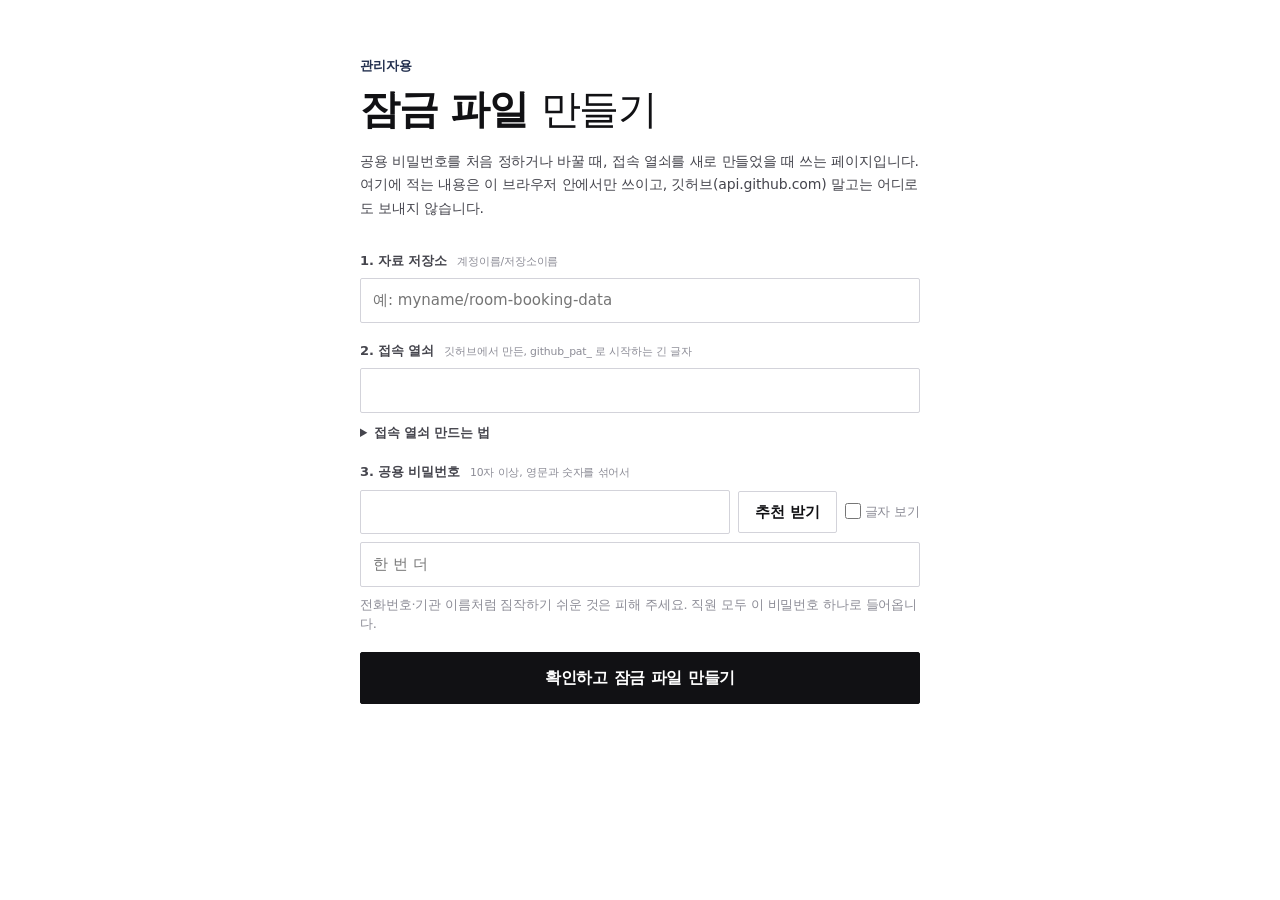
==== commit a79880e4: "Add files via upload" ====
--- a/setup.html
+++ b/setup.html
@@ -7,7 +7,7 @@
 <meta http-equiv="Content-Security-Policy" content="default-src 'none'; script-src 'self'; style-src 'self'; img-src 'self' data:; connect-src 'self' https://api.github.com; base-uri 'none'; form-action 'none'">
 <title>상담실 예약 · 관리자 설정</title>
 <link rel="icon" href="icon.svg" type="image/svg+xml">
-<link rel="stylesheet" href="style.css?v=3">
+<link rel="stylesheet" href="style.css?v=5">
 </head>
 <body>
 <section class="gate setup">
--- a/style.css
+++ b/style.css
@@ -1,20 +1,20 @@
 /* 상담실 예약 — 흰 바탕, 가는 선, 굵기 대비. 색은 방을 구분하는 데만 쓴다. */
 :root{
   --bg:#fff; --ink:#111114; --ink2:#45454D; --mute:#8C8C96; --line:#D3D3DA; --hair:#E9E9EE;
-  --accent:#2F4BFF; --tint:#EEF1FF; --otherbg:#F1F2F5; --free:#EFF0F3; --danger:#C0392B; --now:#E5484D;
+  --accent:#23304F; --tint:#ECEFF6; --otherbg:#F1F2F5; --free:#EFF0F3; --danger:#C0392B; --now:#E5484D;
   --rh:44px; --tw:44px;
   --font:"Noto Sans KR","Pretendard","Apple SD Gothic Neo","Malgun Gothic","맑은 고딕",system-ui,sans-serif;
 }
 /* 방 색: --c 표시(점·띠), --s 흰 글씨를 얹는 진한 바탕(내 예약), --t 연한 바탕(다른 사람), --d 연한 바탕 위 글씨 */
-/* 파랑은 '내 예약'에만 쓰려고 방 색에서는 맨 뒤로 뺐다 */
-.k0{--c:#0E9F6E;--s:#0A7F58;--t:#DDF4EC;--d:#08704D}
-.k1{--c:#F07F1B;--s:#C2570A;--t:#FDEBD9;--d:#A14C09}
-.k2{--c:#8E59F0;--s:#7B47E6;--t:#EEE6FD;--d:#6235C9}
-.k3{--c:#E0458B;--s:#C2306F;--t:#FCE4EF;--d:#A8215F}
-.k4{--c:#0B93A8;--s:#087587;--t:#DAF1F5;--d:#086778}
-.k5{--c:#9A6B3F;--s:#7E5630;--t:#F2E9DF;--d:#6F4A27}
-.k6{--c:#5B6475;--s:#5B6475;--t:#E8EAEE;--d:#3C4352}
-.k7{--c:#3B82C4;--s:#2A6CA8;--t:#E1EEF9;--d:#1F5486}
+/* 채도를 낮춘 차분한 색(세이지·클레이·머스터드·회청 …). 짙은 남색(--accent)은 '내 예약'에만 쓴다. */
+.k0{--c:#6E9C8B;--s:#4F7F6E;--t:#E7F0EC;--d:#3F6B5C}
+.k1{--c:#C4846C;--s:#A9644B;--t:#F7EAE4;--d:#8F4F38}
+.k2{--c:#C2A052;--s:#9A7B2E;--t:#F6F0DD;--d:#7A6020}
+.k3{--c:#7391B8;--s:#557499;--t:#E8EEF6;--d:#3F5E85}
+.k4{--c:#B9848F;--s:#9A6570;--t:#F5E9EC;--d:#7F4D58}
+.k5{--c:#5F8E96;--s:#47747C;--t:#E4EEF0;--d:#375E65}
+.k6{--c:#8C8478;--s:#70695E;--t:#EFEDEA;--d:#595348}
+.k7{--c:#8A7AA6;--s:#6E5E8C;--t:#EDEAF3;--d:#584A74}
 
 *{box-sizing:border-box}
 [hidden]{display:none!important}
@@ -146,7 +146,7 @@
 .tt button.c::after{content:"+";position:absolute;inset:0;display:grid;place-items:center;color:var(--accent);font-size:18px;font-weight:600;opacity:0}
 .tt button.c:hover{background:var(--tint)}
 .tt button.c:hover::after,.tt button.c:focus-visible::after{opacity:1}
-.tt .c.pick,.tt button.c.pick:hover{background:#D9E0FF}
+.tt .c.pick,.tt button.c.pick:hover{background:#D5DBE9}
 .tt .c.pick::after{opacity:0!important}
 .tt .c.past{background:repeating-linear-gradient(135deg,transparent 0 5px,#F1F1F4 5px 6px)}
 .tt .c.closed,.tt .c.far{background:repeating-linear-gradient(135deg,transparent 0 5px,#E9E9EE 5px 6px)}
@@ -188,7 +188,7 @@
 .legend .minekey{color:var(--accent);font-weight:800}
 .legend .minekey .dot{background:var(--accent)}
 .col{border-left:1px solid var(--line);min-width:0}
-.col.today{background:#F7F8FF}
+.col.today{background:#F6F7FA}
 .col .tt .c{border-left-color:#F1F1F5}
 .col .tt .c.first{border-left:0}
 .col .ev{margin:1px;padding:3px 2px 3px 3px;border-left:0;border-top:3px solid var(--c)}
@@ -227,7 +227,7 @@
 .day.past .num{color:var(--mute)}
 .day.past.sun .num,.day.out.sun .num{color:#E7C4BF}
 .day.past .strips{opacity:.4}
-.day.today,.day.today:hover{background:#F0F3FF}
+.day.today,.day.today:hover{background:#F1F3F8}
 .day.today .num{color:var(--accent);font-weight:800}
 .day.today .num::after{content:"오늘";font-size:12px;font-weight:700;margin-left:6px}
 .day.sel{box-shadow:inset 0 0 0 2px var(--ink)}
